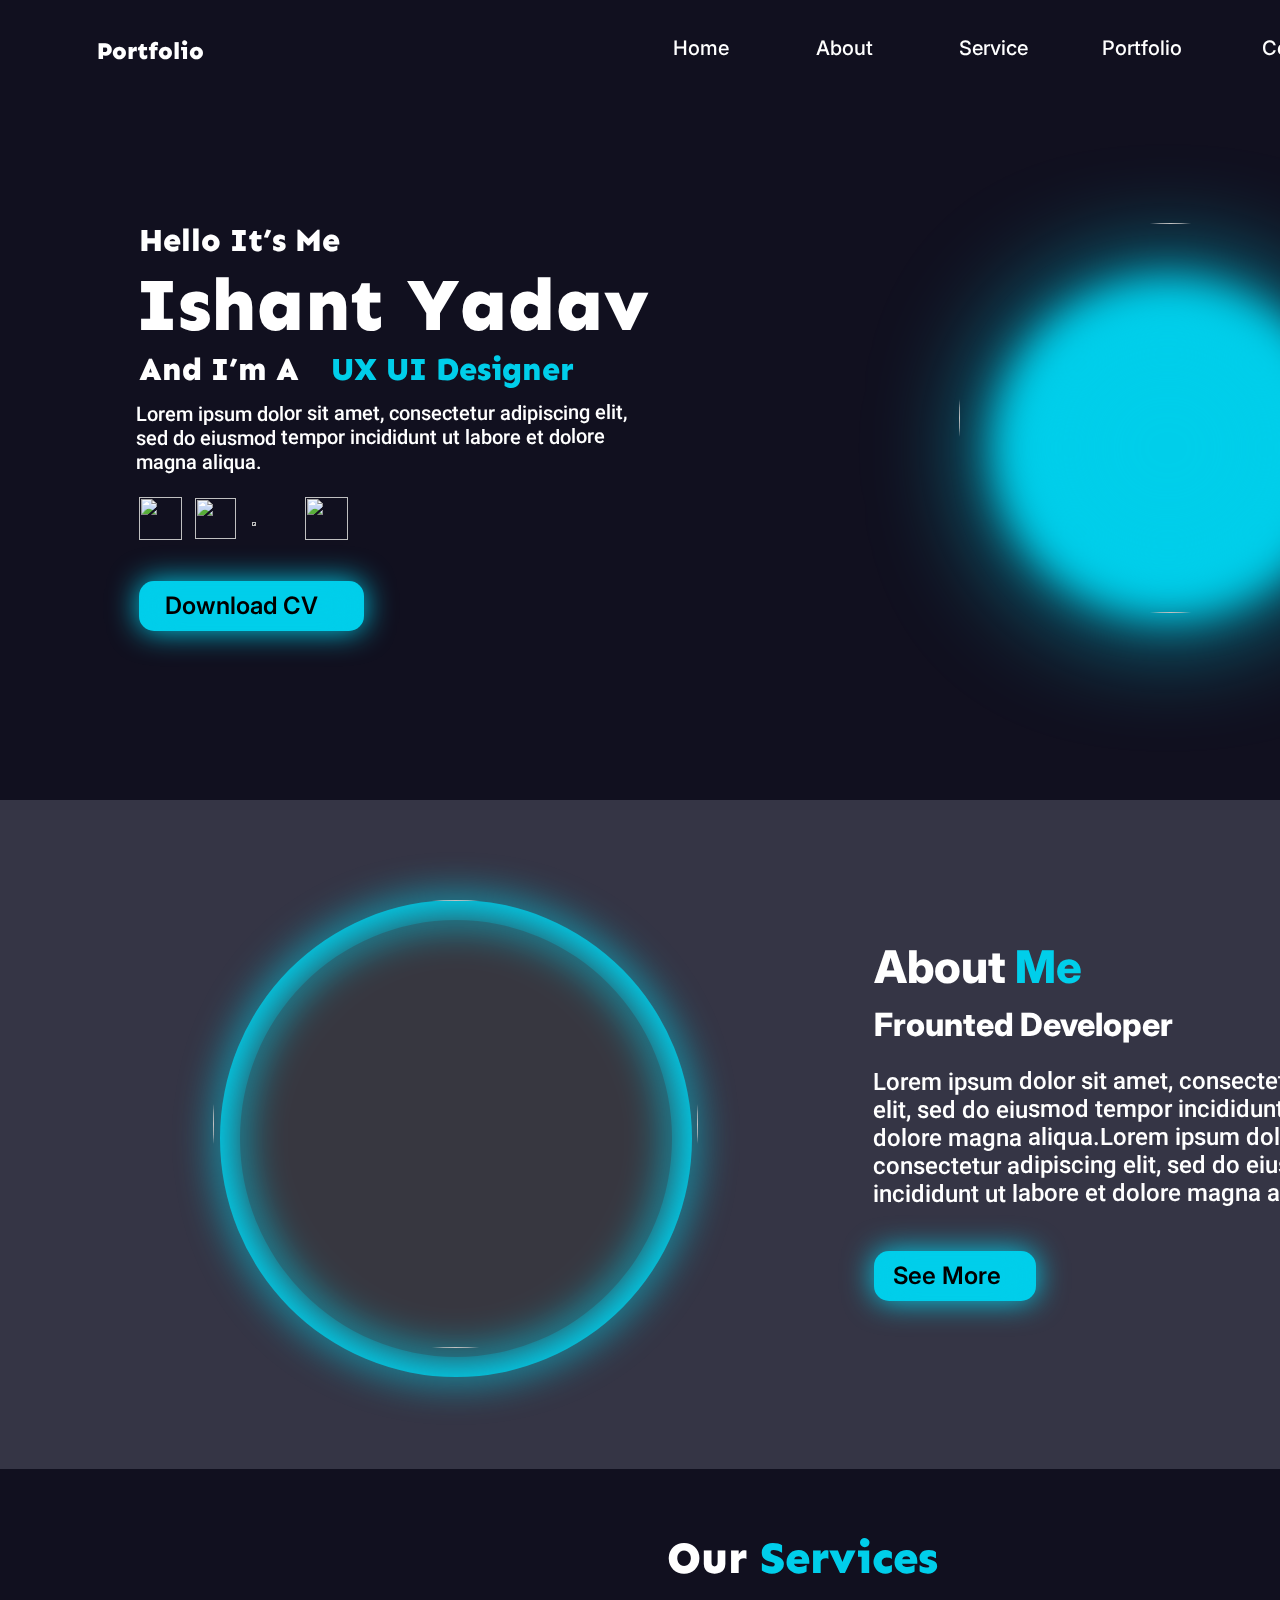
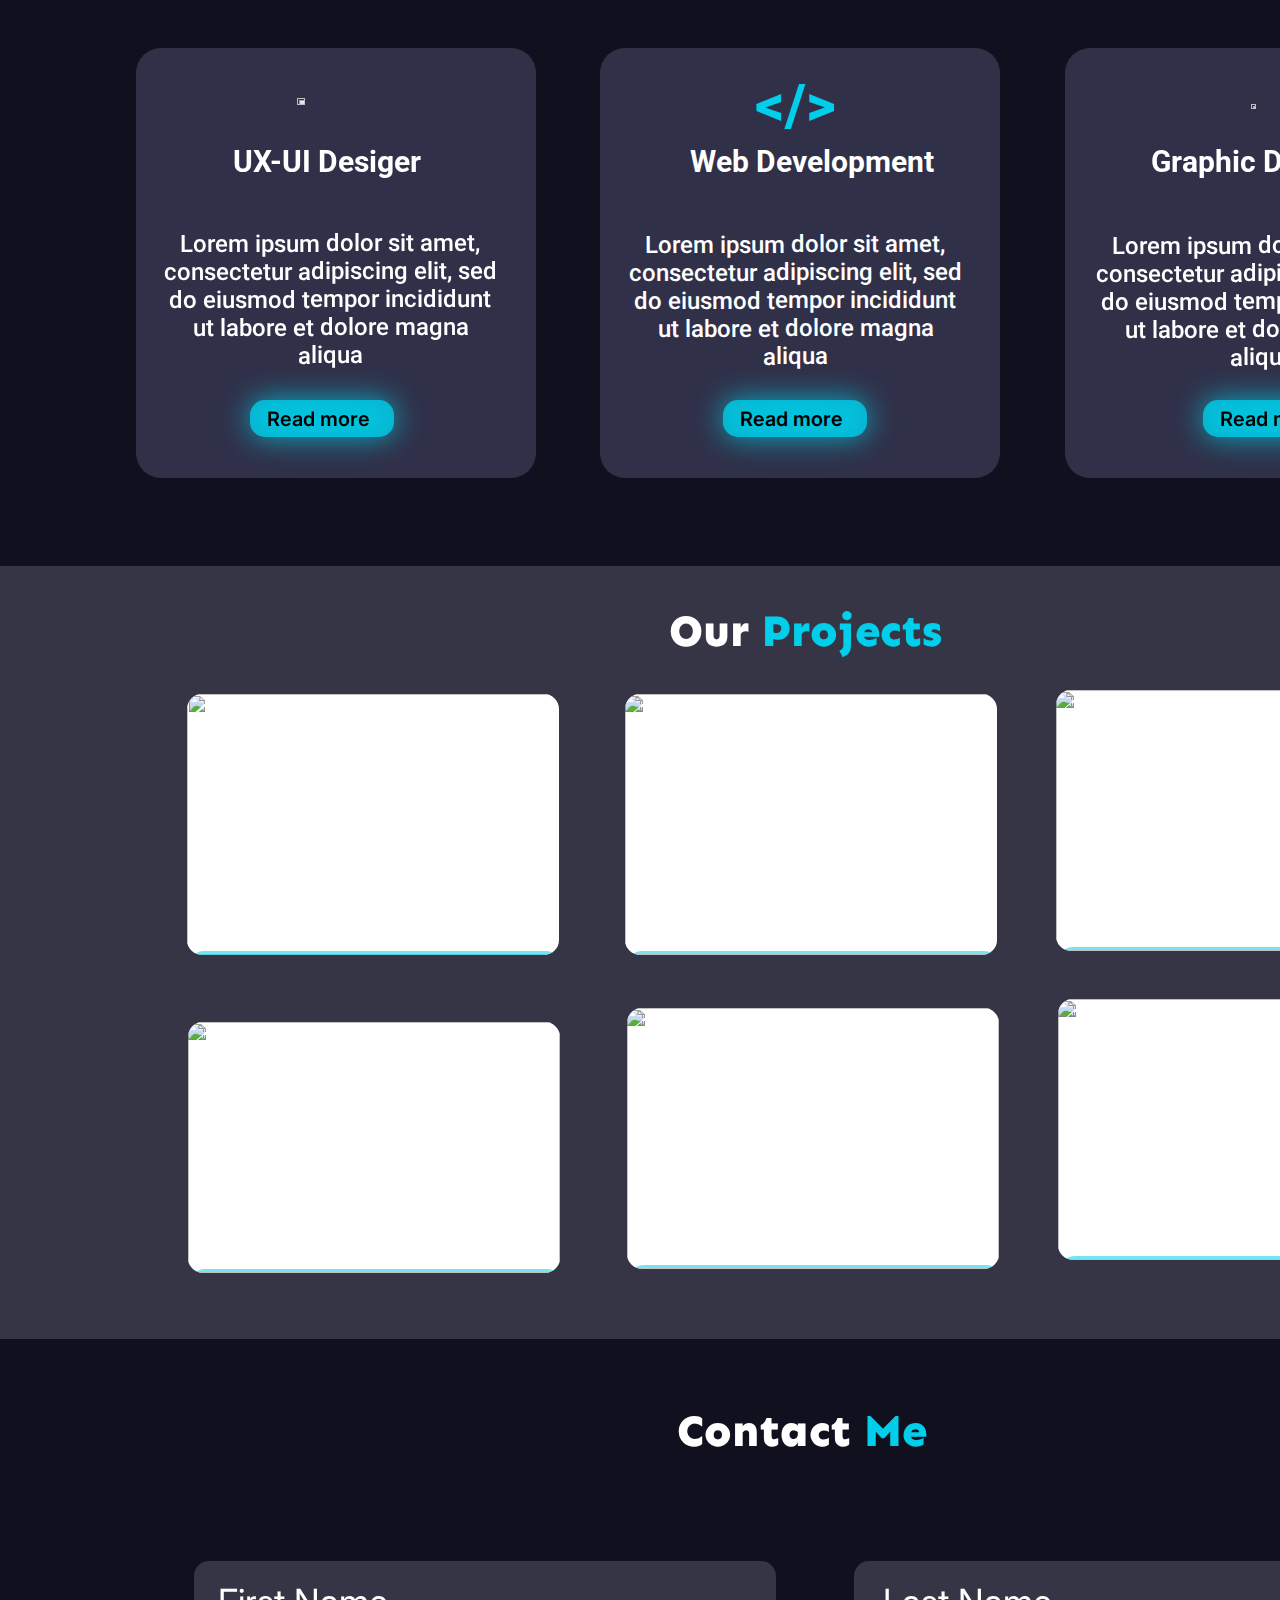
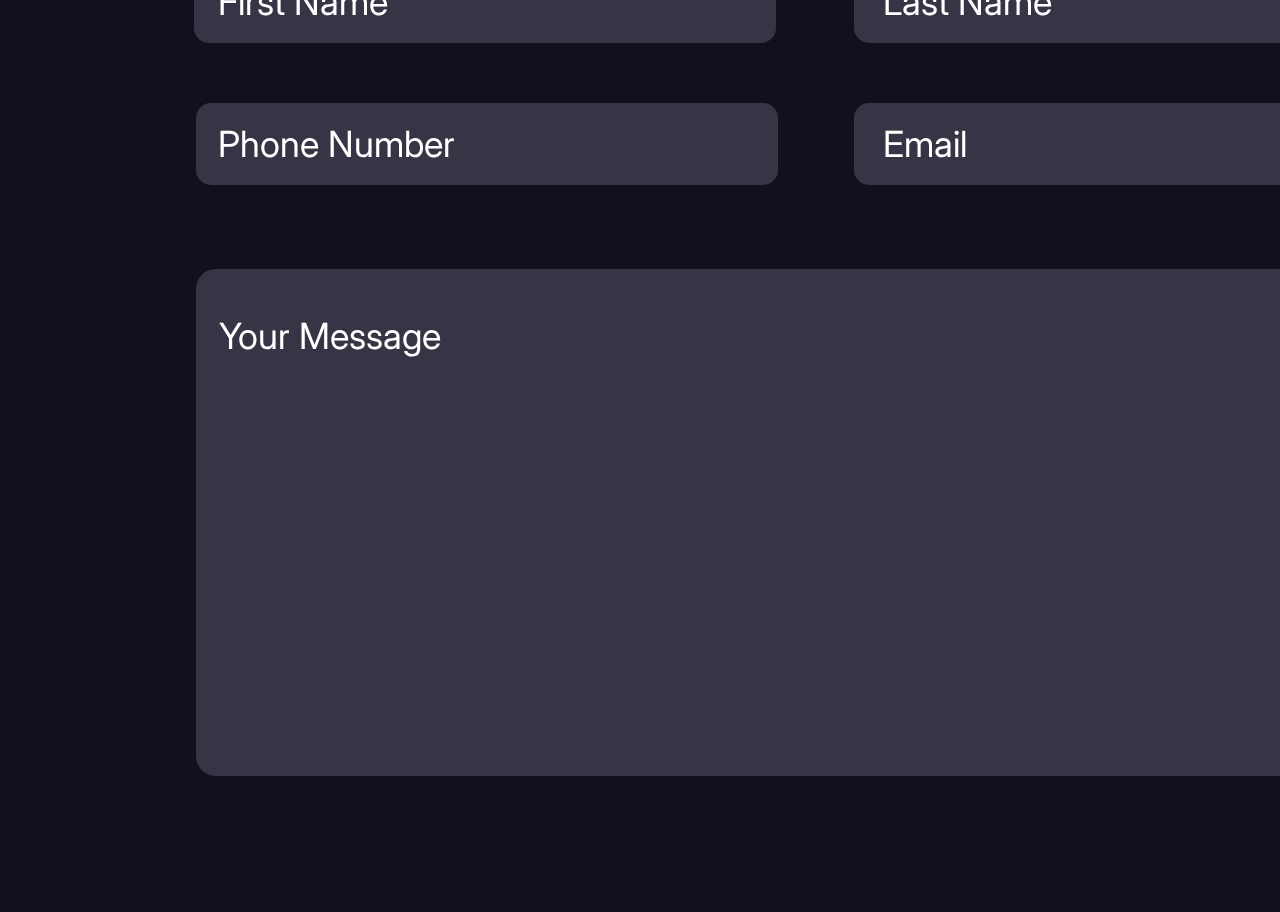
==== index.html @ 986165d0 "Add files via upload" ====
<!DOCTYPE html>
<html>
  <head>
    <meta charset="utf-8" />
    <meta name="viewport" content="initial-scale=1, width=device-width" />

    <link rel="stylesheet" href="./global.css" />
    <link rel="stylesheet" href="./index.css" />
    <link
      rel="stylesheet"
      href="https://fonts.googleapis.com/css2?family=Sen:wght@800&display=swap"
    />
    <link
      rel="stylesheet"
      href="https://fonts.googleapis.com/css2?family=Inter:wght@400;500;600;800&display=swap"
    />
    <link
      rel="stylesheet"
      href="https://fonts.googleapis.com/css2?family=Roboto:wght@500;700;800&display=swap"
    />
  </head>
  <body>
    <div class="desktop-1">
      <div class="portfolio">Portfolio</div>
      <div class="home" id="homeContainer">
        <div class="home1">Home</div>
      </div>
      <div class="service" id="serviceContainer">
        <div class="home1">Service</div>
      </div>
      <div class="about" id="aboutContainer">
        <div class="home1">About</div>
      </div>
      <div class="portfolio1" id="portfolioContainer">
        <div class="home1">Portfolio</div>
      </div>
      <div class="contact" id="contactContainer">
        <div class="home1">Contact</div>
      </div>
      <div class="about-me" data-scroll-to="aboutMe"></div>
      <div class="desktop-1-child"></div>
      <div class="desktop-1-item"></div>
      <img class="desktop-1-inner" alt="" src="./public/ellipse-5@2x.png" />

      <div class="about-me1">
        <span>About </span>
        <span class="me">Me</span>
        <span> </span>
      </div>
      <div class="frounted-developer">Frounted Developer</div>
      <div class="lorem-ipsum-dolor">
        Lorem ipsum dolor sit amet, consectetur adipiscing elit, sed do eiusmod
        tempor incididunt ut labore et dolore magna aliqua.Lorem ipsum dolor sit
        amet, consectetur adipiscing elit, sed do eiusmod tempor incididunt ut
        labore et dolore magna aliqua.
      </div>
      <div class="component-2">
        <div class="component-2-child"></div>
        <div class="component-2-item"></div>
        <div class="dnd">See More</div>
      </div>
      <div class="our-services">
        <span>Our </span>
        <span class="me">Services</span>
        <span> </span>
      </div>
      <div class="service-section" data-scroll-to="serviceSection"></div>
      <div class="web-devdefault">
        <div class="web-devdefault-child"></div>
        <div class="div">&lt;/&gt;</div>
        <b class="web-development">Web Development</b>
        <div class="lorem-ipsum-dolor1">
          Lorem ipsum dolor sit amet, consectetur adipiscing elit, sed do
          eiusmod tempor incididunt ut labore et dolore magna aliqua
        </div>
        <div class="component-3">
          <div class="component-3-child"></div>
          <div class="component-3-item"></div>
          <div class="dnd1">Read more</div>
        </div>
      </div>
      <div class="ux-desgindefault">
        <div class="web-devdefault-child"></div>
        <img class="icons" alt="" src="./public/icons.svg" />

        <b class="ux-ui-desiger">UX-UI Desiger </b>
        <div class="lorem-ipsum-dolor2">
          Lorem ipsum dolor sit amet, consectetur adipiscing elit, sed do
          eiusmod tempor incididunt ut labore et dolore magna aliqua
        </div>
        <div class="component-5">
          <div class="component-3-child"></div>
          <div class="component-3-item"></div>
          <div class="dnd1">Read more</div>
        </div>
      </div>
      <div class="rectangle-div" data-scroll-to="rectangle1"></div>
      <div class="our-projects">
        <span>Our </span>
        <span class="me">Projects</span>
      </div>
      <div class="image-1-parent">
        <img class="image-1-icon" alt="" src="./public/image-1@2x.png" />

        <div class="instance-child"></div>
        <div class="lorem-ipsum-dolor3">
          Lorem ipsum dolor sit amet, consectetur adipiscing elit, sed do
          eiusmod tempor incididunt ut labore et dolore magna aliqua
        </div>
        <div class="web-development1">Web Development</div>
        <div class="instance-item"></div>
        <img class="instance-inner" alt="" src="./public/arrow-1.svg" />
      </div>
      <img class="group-icon" alt="" src="./public/group.svg" />

      <div class="home2">
        <div class="property-1variant2">
          <div class="home3">Home</div>
        </div>
      </div>
      <div class="graphic-desdefault">
        <div class="web-devdefault-child"></div>
        <img
          class="layer-x0020-1-icon"
          alt=""
          src="./public/layer-x0020-1.svg"
        />

        <b class="graphic-designing">Graphic Designing</b>
        <div class="lorem-ipsum-dolor4">
          Lorem ipsum dolor sit amet, consectetur adipiscing elit, sed do
          eiusmod tempor incididunt ut labore et dolore magna aliqua
        </div>
        <div class="component-4">
          <div class="component-3-child"></div>
          <div class="component-3-item"></div>
          <div class="dnd1">Read more</div>
        </div>
      </div>
      <div class="image-1-group">
        <img class="image-1-icon" alt="" src="./public/image-1@2x.png" />

        <div class="instance-child"></div>
        <div class="lorem-ipsum-dolor3">
          Lorem ipsum dolor sit amet, consectetur adipiscing elit, sed do
          eiusmod tempor incididunt ut labore et dolore magna aliqua
        </div>
        <div class="web-development1">Web Development</div>
        <div class="instance-item"></div>
        <img class="instance-inner" alt="" src="./public/arrow-1.svg" />

        <img
          class="unsplash-8qeb0fte9vw-1-icon"
          alt=""
          src="./public/unsplash-8qeb0fte9vw-1@2x.png"
        />
      </div>
      <div class="image-1-container">
        <img class="image-1-icon" alt="" src="./public/image-1@2x.png" />

        <div class="instance-child"></div>
        <div class="lorem-ipsum-dolor3">
          Lorem ipsum dolor sit amet, consectetur adipiscing elit, sed do
          eiusmod tempor incididunt ut labore et dolore magna aliqua
        </div>
        <div class="web-development1">Web Development</div>
        <div class="instance-item"></div>
        <img class="instance-inner" alt="" src="./public/arrow-1.svg" />

        <img
          class="unsplash-8qeb0fte9vw-1-icon"
          alt=""
          src="./public/unsplash--fx34keqiew-1@2x.png"
        />
      </div>
      <div class="unsplash-6sal6aq4owi-2-parent">
        <img
          class="unsplash-6sal6aq4owi-2-icon"
          alt=""
          src="./public/unsplash-6sal6aq4owi-2@2x.png"
        />

        <div class="instance-child5"></div>
        <div class="lorem-ipsum-dolor7">
          Lorem ipsum dolor sit amet, consectetur adipiscing elit, sed do
          eiusmod tempor incididunt ut labore et dolore magna aliqua
        </div>
        <div class="web-development4">Web Development</div>
        <div class="instance-child6"></div>
        <img class="instance-child7" alt="" src="./public/arrow-11.svg" />

        <img
          class="unsplash-6sal6aq4owi-1-icon"
          alt=""
          src="./public/unsplash-6sal6aq4owi-2@2x.png"
        />
      </div>
      <div class="frame-div">
        <img class="image-1-icon" alt="" src="./public/image-1@2x.png" />

        <div class="instance-child"></div>
        <div class="lorem-ipsum-dolor3">
          Lorem ipsum dolor sit amet, consectetur adipiscing elit, sed do
          eiusmod tempor incididunt ut labore et dolore magna aliqua
        </div>
        <div class="web-development1">Web Development</div>
        <div class="instance-item"></div>
        <img class="instance-inner" alt="" src="./public/arrow-1.svg" />

        <img
          class="unsplash-lj9ky8pih3e-1-icon"
          alt=""
          src="./public/unsplash-lj9ky8pih3e-1@2x.png"
        />
      </div>
      <div class="image-1-parent1">
        <img class="image-1-icon" alt="" src="./public/image-1@2x.png" />

        <div class="instance-child"></div>
        <div class="lorem-ipsum-dolor3">
          Lorem ipsum dolor sit amet, consectetur adipiscing elit, sed do
          eiusmod tempor incididunt ut labore et dolore magna aliqua
        </div>
        <div class="web-development1">Web Development</div>
        <div class="instance-item"></div>
        <img class="instance-inner" alt="" src="./public/arrow-1.svg" />

        <img
          class="unsplash-lj9ky8pih3e-1-icon"
          alt=""
          src="./public/unsplash-ikuygcfmfw4-2@2x.png"
        />
      </div>
      <div class="desktop-1-child1" data-scroll-to="rectangle"></div>
      <div class="contact-me">
        <span>Contact </span>
        <span class="me">Me</span>
      </div>
      <div class="desktop-1-child2"></div>
      <div class="desktop-1-child3"></div>
      <div class="desktop-1-child4"></div>
      <div class="desktop-1-child5"></div>
      <div class="desktop-1-child6"></div>
      <div class="email">Email</div>
      <div class="first-name">First Name</div>
      <div class="your-message">Your Message</div>
      <div class="last-name">Last Name</div>
      <div class="phone-number">Phone Number</div>
      <div class="hello-its-me-parent" data-scroll-to="frameContainer">
        <div class="hello-its-me">Hello It’s Me</div>
        <div class="and-im-a">And I’m A</div>
        <div class="ishant-yadav">Ishant Yadav</div>
        <div class="lorem-ipsum-dolor10">
          Lorem ipsum dolor sit amet, consectetur adipiscing elit, sed do
          eiusmod tempor incididunt ut labore et dolore magna aliqua.
        </div>
        <div class="component-1">
          <div class="component-2-child"></div>
          <div class="component-2-item"></div>
          <div class="dnd4">Download CV</div>
        </div>
        <div class="frame-child"></div>
        <div class="frame-item"></div>
        <img class="frame-inner" alt="" src="./public/ellipse-2@2x.png" />

        <div class="frnt">
          <div class="ux-ui-designer">UX UI Designer</div>
        </div>
        <img class="frame-icon" alt="" src="./public/frame.svg" />

        <img class="frame-icon1" alt="" src="./public/frame1.svg" />

        <img class="vector-icon" alt="" src="./public/vector.svg" />

        <img class="frame-icon2" alt="" src="./public/frame2.svg" />
      </div>
    </div>

    <script>
      var homeContainer = document.getElementById("homeContainer");
      if (homeContainer) {
        homeContainer.addEventListener("click", function () {
          var anchor = document.querySelector("[data-scroll-to='frameContainer']");
          if (anchor) {
            anchor.scrollIntoView({ block: "start", behavior: "smooth" });
          }
        });
      }
      
      var serviceContainer = document.getElementById("serviceContainer");
      if (serviceContainer) {
        serviceContainer.addEventListener("click", function () {
          var anchor = document.querySelector("[data-scroll-to='serviceSection']");
          if (anchor) {
            anchor.scrollIntoView({ block: "start", behavior: "smooth" });
          }
        });
      }
      
      var aboutContainer = document.getElementById("aboutContainer");
      if (aboutContainer) {
        aboutContainer.addEventListener("click", function () {
          var anchor = document.querySelector("[data-scroll-to='aboutMe']");
          if (anchor) {
            anchor.scrollIntoView({ block: "start", behavior: "smooth" });
          }
        });
      }
      
      var portfolioContainer = document.getElementById("portfolioContainer");
      if (portfolioContainer) {
        portfolioContainer.addEventListener("click", function () {
          var anchor = document.querySelector("[data-scroll-to='rectangle1']");
          if (anchor) {
            anchor.scrollIntoView({ block: "start", behavior: "smooth" });
          }
        });
      }
      
      var contactContainer = document.getElementById("contactContainer");
      if (contactContainer) {
        contactContainer.addEventListener("click", function () {
          var anchor = document.querySelector("[data-scroll-to='rectangle']");
          if (anchor) {
            anchor.scrollIntoView({ block: "start", behavior: "smooth" });
          }
        });
      }
      </script>
  </body>
</html>
---- global.css ----
body {
  margin: 0;
  line-height: normal;
}

:root {
  /* fonts */
  --font-sen: Sen;
  --font-inter: Inter;
  --font-roboto: Roboto;

  /* font sizes */
  --font-size-13xl: 32px;
  --font-size-5xl: 24px;
  --font-size-xl: 20px;
  --font-size-17xl: 36px;
  --font-size-26xl: 45px;
  --font-size-11xl: 30px;

  /* Colors */
  --color-gray-100: #fdffff;
  --color-gray-200: #11101f;
  --color-darkturquoise-100: #00ceea;
  --color-darkturquoise-200: rgba(0, 206, 234, 0.8);
  --color-black: #000;
  --color-white: #fff;
  --color-darkslategray-100: #373740;
  --color-darkslategray-200: #353545;
  --color-darkslategray-300: #303049;
  --color-snow: #fcf7f7;

  /* Border radiuses */
  --br-mini: 15px;
  --br-6xl: 25px;
}
---- index.css ----
.portfolio {
  position: absolute;
  top: 36px;
  left: 97px;
  font-weight: 800;
  font-family: var(--font-sen);
}
.home1 {
  position: absolute;
  height: 100%;
  width: 100%;
  top: 0;
  left: 0;
  font-weight: 500;
  display: inline-block;
}
.about,
.contact,
.home,
.portfolio1,
.service {
  position: absolute;
  top: 36px;
  left: 673px;
  width: 78px;
  height: 29px;
  cursor: pointer;
  font-size: var(--font-size-xl);
}
.about,
.contact,
.portfolio1,
.service {
  left: 959px;
}
.about,
.contact,
.portfolio1 {
  left: 816px;
}
.contact,
.portfolio1 {
  left: 1102px;
  width: 95px;
}
.contact {
  left: 1262px;
  width: 78px;
}
.about-me {
  position: absolute;
  top: 800px;
  left: 0;
  background-color: var(--color-darkslategray-200);
  width: 1626px;
  height: 669px;
}
.desktop-1-child {
  left: 220px;
  background-color: var(--color-darkslategray-100);
  border: 20px solid var(--color-darkturquoise-100);
  box-sizing: border-box;
  width: 472px;
  height: 477px;
}
.desktop-1-child,
.desktop-1-inner,
.desktop-1-item {
  position: absolute;
  top: 900px;
  border-radius: 50%;
}
.desktop-1-item {
  left: 220px;
  filter: blur(20px);
  background-color: var(--color-darkslategray-100);
  border: 20px solid var(--color-darkturquoise-100);
  box-sizing: border-box;
  width: 472px;
  height: 477px;
}
.desktop-1-inner {
  left: 213px;
  width: 485px;
  height: 448px;
  object-fit: cover;
}
.me {
  color: var(--color-darkturquoise-100);
}
.about-me1,
.frounted-developer {
  position: absolute;
  top: 939px;
  left: 874px;
  font-size: var(--font-size-26xl);
  font-weight: 800;
  display: inline-block;
  width: 370px;
  height: 64px;
}
.frounted-developer {
  top: 1005px;
  font-size: var(--font-size-13xl);
  width: 500px;
  height: 51px;
}
.lorem-ipsum-dolor {
  position: absolute;
  top: 1067.8px;
  left: 873px;
  font-weight: 500;
  font-family: var(--font-roboto);
  display: inline-block;
  width: 576.1px;
  height: 167.1px;
  transform: rotate(-0.2deg);
  transform-origin: 0 0;
}
.component-2-child,
.component-2-item {
  position: absolute;
  height: 100%;
  width: 100%;
  top: 0;
  right: 0;
  bottom: 0;
  left: 0;
  border-radius: var(--br-mini);
  background-color: var(--color-darkturquoise-100);
}
.component-2-item {
  filter: blur(15px);
}
.dnd {
  position: absolute;
  height: 60%;
  width: 72.9%;
  top: 20%;
  left: 11.54%;
  font-weight: 600;
  display: inline-block;
}
.component-2 {
  position: absolute;
  top: 1251px;
  left: 874px;
  width: 162px;
  height: 50px;
  color: var(--color-black);
}
.our-services {
  position: absolute;
  top: 1531px;
  left: 667px;
  font-size: var(--font-size-26xl);
  font-weight: 800;
  font-family: var(--font-sen);
  display: inline-block;
  width: 293px;
  height: 81px;
}
.service-section {
  position: absolute;
  top: 1474px;
  left: 0;
  background-color: var(--color-black);
  width: 1626px;
  height: 738px;
  mix-blend-mode: screen;
}
.web-devdefault-child {
  position: absolute;
  height: 100%;
  width: 100%;
  top: 0;
  right: 0;
  bottom: 0;
  left: 0;
  border-radius: var(--br-6xl);
  background-color: var(--color-darkslategray-300);
}
.div {
  position: absolute;
  top: 5.35%;
  left: 38.75%;
  font-weight: 800;
  color: var(--color-darkturquoise-100);
}
.web-development {
  position: absolute;
  top: 22.33%;
  left: 22.5%;
  font-size: var(--font-size-11xl);
}
.lorem-ipsum-dolor1 {
  position: absolute;
  height: 38.86%;
  width: 83.58%;
  top: 42.53%;
  left: 7%;
  font-size: var(--font-size-5xl);
  font-weight: 500;
  text-align: center;
  display: inline-block;
  transform: rotate(-0.2deg);
  transform-origin: 0 0;
}
.component-3-child,
.component-3-item {
  position: absolute;
  height: 100%;
  width: 100%;
  top: 0;
  right: 0;
  bottom: 0;
  left: 0;
  border-radius: var(--br-mini);
  background-color: var(--color-darkturquoise-200);
}
.component-3-item {
  filter: blur(15px);
}
.dnd1 {
  position: absolute;
  height: 60%;
  width: 72.92%;
  top: 20%;
  left: 11.53%;
  font-weight: 600;
  display: inline-block;
}
.component-3 {
  position: absolute;
  height: 8.6%;
  width: 36%;
  top: 81.86%;
  right: 33.25%;
  bottom: 9.53%;
  left: 30.75%;
  font-size: var(--font-size-xl);
  color: var(--color-black);
  font-family: var(--font-inter);
}
.web-devdefault {
  position: absolute;
  top: 1648px;
  left: 600px;
  width: 400px;
  height: 430px;
  font-size: 58px;
  font-family: var(--font-roboto);
}
.icons {
  position: absolute;
  height: 13.02%;
  width: 14%;
  top: 6.74%;
  right: 45.75%;
  bottom: 80.23%;
  left: 40.25%;
  max-width: 100%;
  overflow: hidden;
  max-height: 100%;
}
.ux-ui-desiger {
  position: absolute;
  top: 22.33%;
  left: 24.25%;
}
.lorem-ipsum-dolor2 {
  position: absolute;
  height: 38.86%;
  width: 83.58%;
  top: 42.3%;
  left: 6.75%;
  font-size: var(--font-size-5xl);
  font-weight: 500;
  text-align: center;
  display: inline-block;
  transform: rotate(-0.2deg);
  transform-origin: 0 0;
}
.component-5 {
  position: absolute;
  height: 8.6%;
  width: 36%;
  top: 81.86%;
  right: 35.5%;
  bottom: 9.53%;
  left: 28.5%;
  font-size: var(--font-size-xl);
  color: var(--color-black);
  font-family: var(--font-inter);
}
.ux-desgindefault {
  position: absolute;
  top: 1648px;
  left: 136px;
  width: 400px;
  height: 430px;
  font-size: var(--font-size-11xl);
  font-family: var(--font-roboto);
}
.rectangle-div {
  position: absolute;
  top: 2166px;
  left: -1px;
  background-color: var(--color-darkslategray-200);
  width: 1627px;
  height: 781px;
}
.our-projects {
  position: absolute;
  top: 2204px;
  left: 669px;
  font-size: var(--font-size-26xl);
  font-weight: 800;
  font-family: var(--font-sen);
}
.image-1-icon,
.instance-child {
  position: absolute;
  border-radius: var(--br-mini);
}
.image-1-icon {
  top: 0;
  left: 0;
  width: 374px;
  height: 261px;
  object-fit: cover;
}
.instance-child {
  height: 100%;
  width: 100%;
  top: 98.47%;
  right: -0.54%;
  bottom: -98.47%;
  left: 0.54%;
  background: linear-gradient(
    180deg,
    #05c1db,
    #14d4ee 0.01%,
    #4aaebd 45.9%,
    #56a6b1 56.4%,
    rgba(137, 130, 130, 0.74)
  );
  opacity: 0.6;
}
.lorem-ipsum-dolor3,
.web-development1 {
  position: absolute;
  display: inline-block;
  opacity: 0.6;
}
.lorem-ipsum-dolor3 {
  height: 64.02%;
  width: 88.92%;
  top: 119.89%;
  left: 6.13%;
  font-weight: 500;
  transform: rotate(-0.2deg);
  transform-origin: 0 0;
}
.web-development1 {
  width: 52.12%;
  top: 104.98%;
  left: 22.61%;
  font-weight: 800;
  color: var(--color-snow);
}
.instance-item {
  position: absolute;
  height: 18.39%;
  width: 14.89%;
  top: 176.25%;
  right: 42.02%;
  bottom: -94.64%;
  left: 43.09%;
  border-radius: 50%;
  background-color: var(--color-gray-100);
}
.instance-inner {
  position: absolute;
  height: 11.11%;
  top: 180.46%;
  bottom: -91.57%;
  left: 50.54%;
  max-height: 100%;
  width: 0;
  object-fit: contain;
}
.group-icon,
.image-1-parent {
  position: absolute;
  overflow: hidden;
}
.image-1-parent {
  top: 2294px;
  left: 187px;
  border-radius: var(--br-mini);
  background-color: var(--color-white);
  width: 372px;
  height: 261px;
  text-align: center;
  font-family: var(--font-roboto);
}
.group-icon {
  height: 2.78%;
  width: 4.59%;
  top: 38.92%;
  right: -65.84%;
  bottom: 58.3%;
  left: 161.25%;
  max-width: 100%;
  max-height: 100%;
}
.home3,
.property-1variant2 {
  position: absolute;
  width: 78px;
}
.home3 {
  height: 100%;
  top: 0;
  left: calc(50% - 39px);
  font-weight: 500;
  display: inline-block;
}
.property-1variant2 {
  top: 69px;
  left: 20px;
  height: 29px;
}
.home2,
.layer-x0020-1-icon {
  position: absolute;
  overflow: hidden;
}
.home2 {
  top: -1677px;
  left: 710px;
  border-radius: 5px;
  border: 1px dashed #9747ff;
  box-sizing: border-box;
  width: 118px;
  height: 118px;
  font-size: var(--font-size-xl);
  color: #27e4f0;
}
.layer-x0020-1-icon {
  height: 11%;
  width: 11.25%;
  top: 7.67%;
  right: 42.25%;
  bottom: 81.33%;
  left: 46.5%;
  max-width: 100%;
  max-height: 100%;
}
.graphic-designing {
  position: absolute;
  top: 22.33%;
  left: 21.5%;
}
.lorem-ipsum-dolor4 {
  position: absolute;
  height: 38.86%;
  width: 83.58%;
  top: 42.77%;
  left: 7.5%;
  font-size: var(--font-size-5xl);
  font-weight: 500;
  text-align: center;
  display: inline-block;
  transform: rotate(-0.2deg);
  transform-origin: 0 0;
}
.component-4 {
  position: absolute;
  height: 8.6%;
  width: 36%;
  top: 81.86%;
  right: 29.5%;
  bottom: 9.53%;
  left: 34.5%;
  font-size: var(--font-size-xl);
  color: var(--color-black);
  font-family: var(--font-inter);
}
.graphic-desdefault {
  position: absolute;
  top: 1648px;
  left: 1065px;
  width: 400px;
  height: 430px;
  font-size: var(--font-size-11xl);
  font-family: var(--font-roboto);
}
.unsplash-8qeb0fte9vw-1-icon {
  position: absolute;
  top: 0;
  left: -2px;
  width: 376px;
  height: 261px;
  object-fit: cover;
}
.image-1-container,
.image-1-group {
  position: absolute;
  top: 2294px;
  left: 625px;
  border-radius: var(--br-mini);
  background-color: var(--color-white);
  width: 372px;
  height: 261px;
  overflow: hidden;
  text-align: center;
  font-family: var(--font-roboto);
}
.image-1-container {
  top: 2290px;
  left: 1056px;
}
.unsplash-6sal6aq4owi-2-icon {
  position: absolute;
  top: 0;
  left: 0;
  width: 374px;
  height: 251px;
  object-fit: cover;
}
.instance-child5 {
  position: absolute;
  height: 100%;
  width: 100%;
  top: 98.49%;
  right: -0.54%;
  bottom: -98.49%;
  left: 0.54%;
  border-radius: var(--br-mini);
  background: linear-gradient(
    180deg,
    #05c1db,
    #14d4ee 0.01%,
    #4aaebd 45.9%,
    #56a6b1 56.4%,
    rgba(137, 130, 130, 0.74)
  );
  opacity: 0.6;
}
.lorem-ipsum-dolor7,
.web-development4 {
  position: absolute;
  display: inline-block;
  opacity: 0.6;
}
.lorem-ipsum-dolor7 {
  height: 64.02%;
  width: 88.92%;
  top: 119.88%;
  left: 6.13%;
  font-weight: 500;
  transform: rotate(-0.2deg);
  transform-origin: 0 0;
}
.web-development4 {
  height: 21.47%;
  width: 52.12%;
  top: 104.98%;
  left: 22.61%;
  font-weight: 800;
  color: var(--color-snow);
}
.instance-child6 {
  position: absolute;
  height: 18.41%;
  width: 14.89%;
  top: 176.25%;
  right: 42.02%;
  bottom: -94.66%;
  left: 43.09%;
  border-radius: 50%;
  background-color: var(--color-gray-100);
}
.instance-child7 {
  position: absolute;
  height: 11.12%;
  top: 180.48%;
  bottom: -91.59%;
  left: 50.54%;
  max-height: 100%;
  width: 0;
  object-fit: contain;
}
.unsplash-6sal6aq4owi-1-icon {
  position: absolute;
  top: 0;
  left: -2px;
  width: 374px;
  height: 251px;
  object-fit: cover;
}
.unsplash-6sal6aq4owi-2-parent {
  position: absolute;
  top: 2622px;
  left: 188px;
  border-radius: var(--br-mini);
  background-color: var(--color-white);
  width: 372px;
  height: 251px;
  overflow: hidden;
  text-align: center;
  font-family: var(--font-roboto);
}
.unsplash-lj9ky8pih3e-1-icon {
  position: absolute;
  top: 0;
  left: -2px;
  width: 374px;
  height: 261px;
  object-fit: cover;
}
.frame-div,
.image-1-parent1 {
  position: absolute;
  top: 2608px;
  left: 627px;
  border-radius: var(--br-mini);
  background-color: var(--color-white);
  width: 372px;
  height: 261px;
  overflow: hidden;
  text-align: center;
  font-family: var(--font-roboto);
}
.image-1-parent1 {
  top: 2599px;
  left: 1058px;
}
.desktop-1-child1 {
  position: absolute;
  top: 2939px;
  left: 0;
  background-color: var(--color-gray-200);
  width: 1624px;
  height: 1164px;
}
.contact-me {
  position: absolute;
  top: 3004px;
  left: 677px;
  font-size: var(--font-size-26xl);
  font-weight: 800;
  font-family: var(--font-sen);
}
.desktop-1-child2 {
  position: absolute;
  top: 3161px;
  left: 194px;
  border-radius: var(--br-mini);
  background-color: var(--color-darkslategray-200);
  width: 582px;
  height: 82px;
}
.desktop-1-child3,
.desktop-1-child4 {
  top: 3303px;
  border-radius: var(--br-mini);
  width: 582px;
  height: 82px;
}
.desktop-1-child3 {
  position: absolute;
  left: 196px;
  background-color: var(--color-darkslategray-200);
}
.desktop-1-child4 {
  left: 854px;
}
.desktop-1-child4,
.desktop-1-child5,
.desktop-1-child6 {
  position: absolute;
  background-color: var(--color-darkslategray-200);
}
.desktop-1-child5 {
  top: 3161px;
  left: 854px;
  border-radius: var(--br-mini);
  width: 582px;
  height: 82px;
}
.desktop-1-child6 {
  top: 3469px;
  left: 196px;
  border-radius: 20px;
  width: 1240px;
  height: 507px;
}
.email {
  position: absolute;
  top: 3322px;
  left: 883px;
  font-size: var(--font-size-17xl);
}
.first-name,
.last-name,
.phone-number,
.your-message {
  position: absolute;
  top: 3180px;
  left: 218px;
  font-size: var(--font-size-17xl);
}
.last-name,
.phone-number,
.your-message {
  top: 3514px;
  left: 219px;
}
.last-name,
.phone-number {
  top: 3180px;
  left: 883px;
}
.phone-number {
  top: 3322px;
  left: 218px;
}
.and-im-a,
.hello-its-me,
.ishant-yadav {
  position: absolute;
  top: 124px;
  left: 97px;
  font-weight: 800;
}
.and-im-a,
.ishant-yadav {
  top: 253px;
}
.ishant-yadav {
  top: 163px;
  left: 94px;
  font-size: 75px;
}
.dnd4,
.lorem-ipsum-dolor10 {
  position: absolute;
  display: inline-block;
}
.lorem-ipsum-dolor10 {
  top: 305px;
  left: 93.8px;
  font-size: var(--font-size-xl);
  font-weight: 500;
  font-family: var(--font-roboto);
  width: 498px;
  height: 103px;
  transform: rotate(-0.2deg);
  transform-origin: 0 0;
}
.dnd4 {
  height: 60%;
  width: 72.89%;
  top: 20%;
  left: 11.56%;
  font-weight: 600;
}
.component-1 {
  position: absolute;
  top: 484px;
  left: 97px;
  width: 225px;
  height: 50px;
  font-size: var(--font-size-5xl);
  color: var(--color-black);
  font-family: var(--font-inter);
}
.frame-child {
  top: 185px;
  left: 955px;
  filter: blur(20px);
  background-color: var(--color-darkturquoise-100);
  width: 342px;
  height: 332px;
}
.frame-child,
.frame-inner,
.frame-item {
  position: absolute;
  border-radius: 50%;
}
.frame-item {
  top: 185px;
  left: 955px;
  filter: blur(60px);
  background-color: var(--color-darkturquoise-100);
  width: 342px;
  height: 332px;
}
.frame-inner {
  top: 126px;
  left: 917px;
  width: 423px;
  height: 390px;
  object-fit: cover;
}
.ux-ui-designer {
  position: absolute;
  top: 0;
  left: 0;
  font-weight: 800;
}
.frnt {
  position: absolute;
  top: 253px;
  width: 1200px;
  left: 289px;
  height: 39px;
  overflow: auto;
  color: var(--color-darkturquoise-100);
}
.frame-icon,
.frame-icon1,
.vector-icon {
  position: absolute;
  top: 400px;
  left: 97px;
  width: 43px;
  height: 43px;
  overflow: hidden;
}
.frame-icon1,
.vector-icon {
  top: 401px;
  left: 153px;
  width: 41px;
  height: 41px;
}
.vector-icon {
  height: 6.1%;
  width: 3.01%;
  top: 56.74%;
  right: 82.49%;
  bottom: 37.16%;
  left: 14.5%;
  max-width: 100%;
  max-height: 100%;
}
.frame-icon2,
.hello-its-me-parent {
  position: absolute;
  top: 400px;
  left: 263px;
  width: 43px;
  height: 43px;
  overflow: hidden;
}
.hello-its-me-parent {
  top: 97px;
  left: 42px;
  width: 1450px;
  height: 703px;
  font-size: var(--font-size-13xl);
  font-family: var(--font-sen);
}
.desktop-1 {
  width: 100%;
  position: relative;
  background-color: var(--color-gray-200);
  height: 4112px;
  overflow: hidden;
  text-align: left;
  font-size: var(--font-size-5xl);
  color: var(--color-white);
  font-family: var(--font-inter);
}
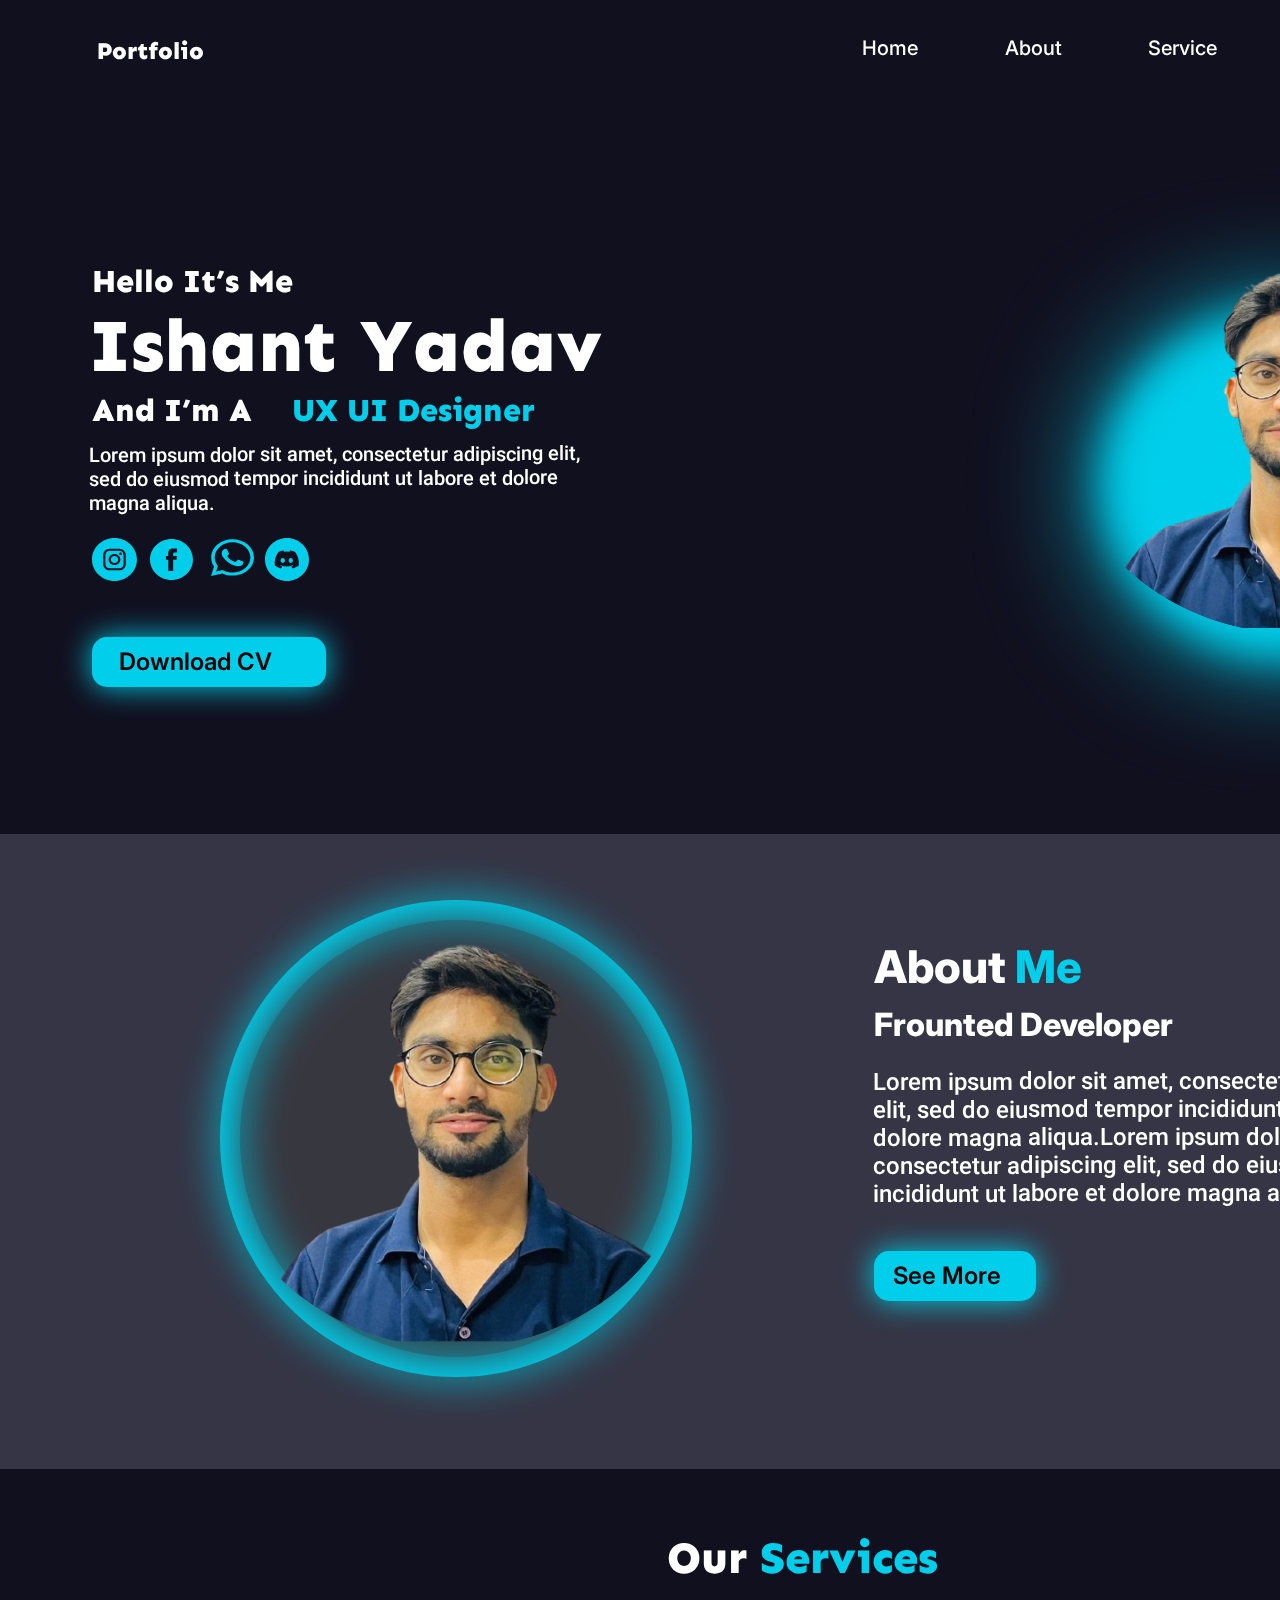
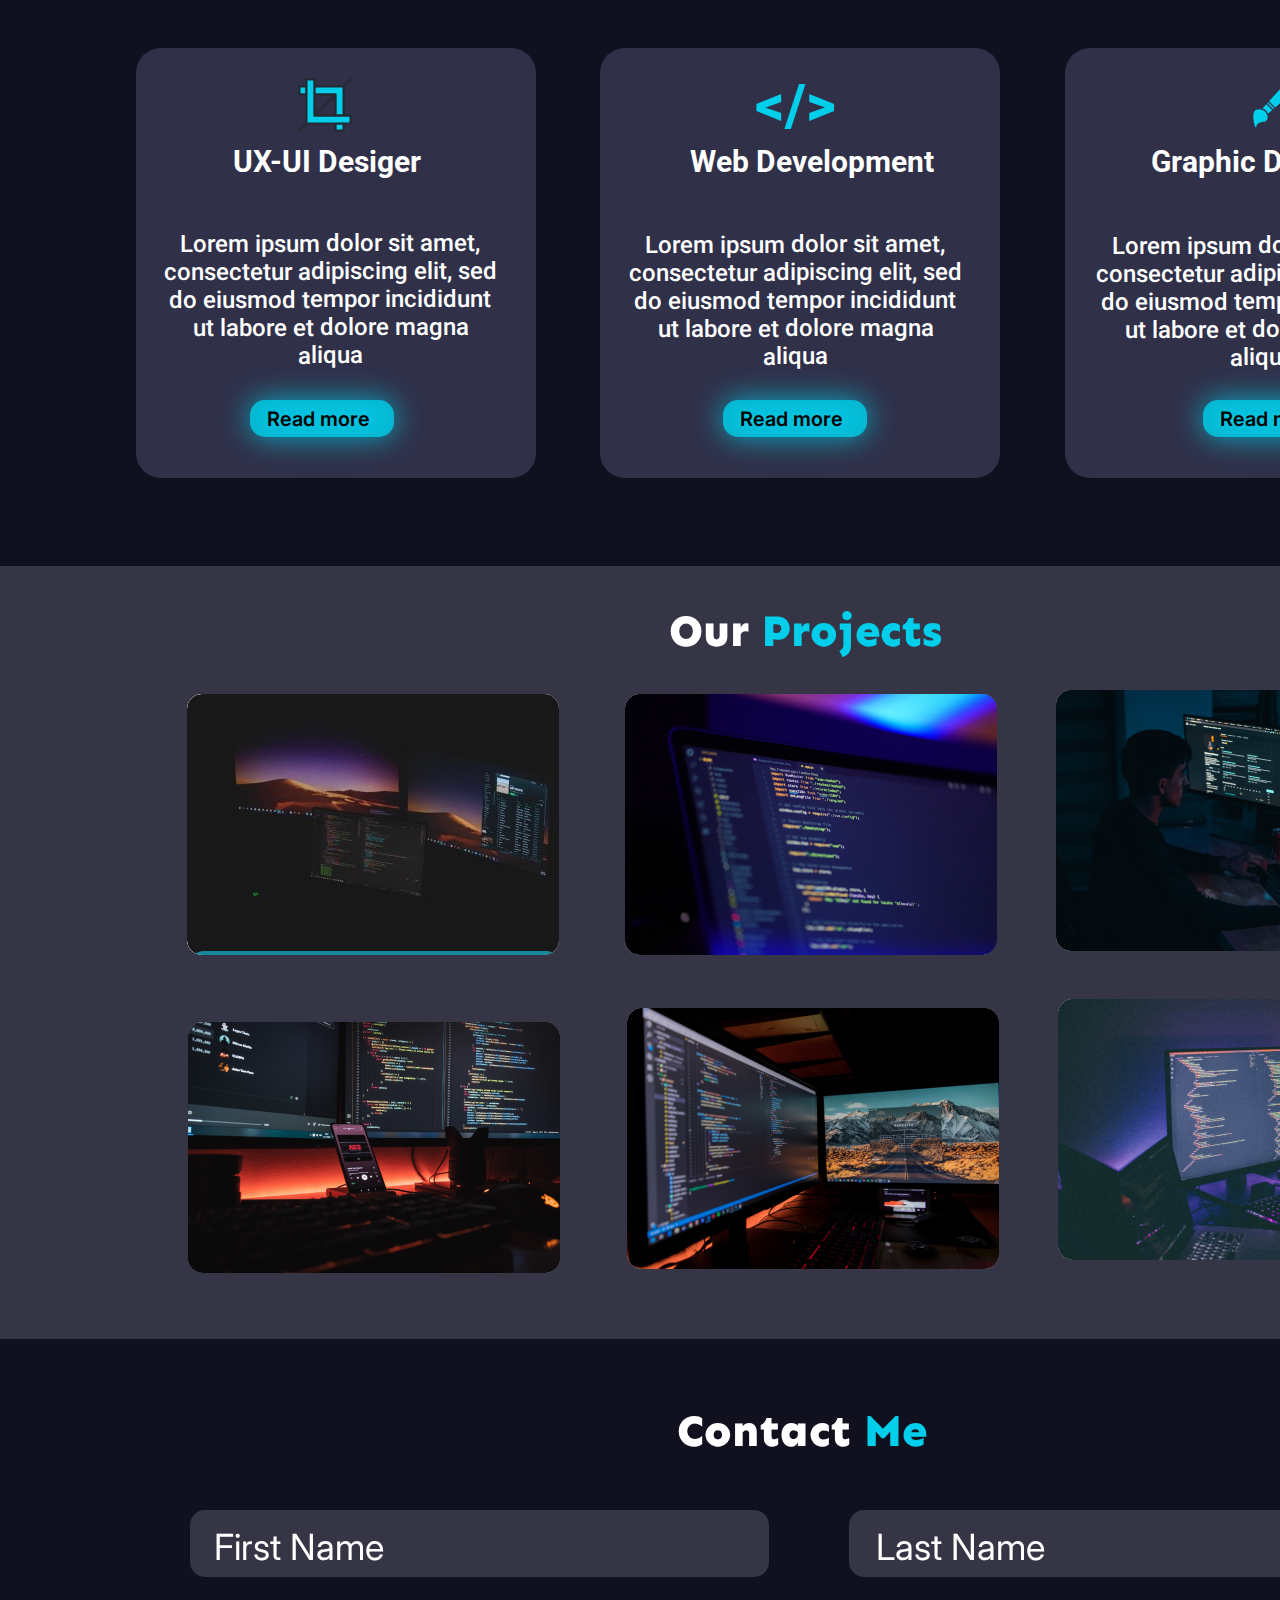
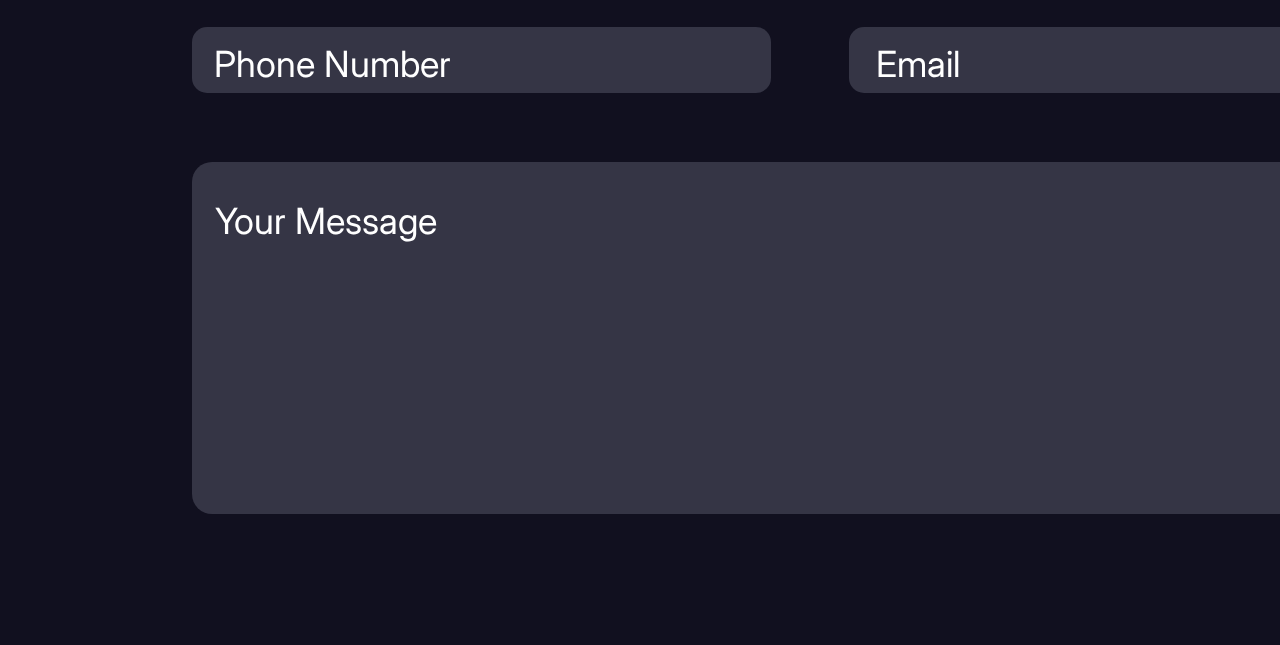
==== commit a31c2fc3: "Updates" ====
--- a/index.html
+++ b/index.html
@@ -1,331 +1 @@
-<!DOCTYPE html>
-<html>
-  <head>
-    <meta charset="utf-8" />
-    <meta name="viewport" content="initial-scale=1, width=device-width" />
-
-    <link rel="stylesheet" href="./global.css" />
-    <link rel="stylesheet" href="./index.css" />
-    <link
-      rel="stylesheet"
-      href="https://fonts.googleapis.com/css2?family=Sen:wght@800&display=swap"
-    />
-    <link
-      rel="stylesheet"
-      href="https://fonts.googleapis.com/css2?family=Inter:wght@400;500;600;800&display=swap"
-    />
-    <link
-      rel="stylesheet"
-      href="https://fonts.googleapis.com/css2?family=Roboto:wght@500;700;800&display=swap"
-    />
-  </head>
-  <body>
-    <div class="desktop-1">
-      <div class="portfolio">Portfolio</div>
-      <div class="home" id="homeContainer">
-        <div class="home1">Home</div>
-      </div>
-      <div class="service" id="serviceContainer">
-        <div class="home1">Service</div>
-      </div>
-      <div class="about" id="aboutContainer">
-        <div class="home1">About</div>
-      </div>
-      <div class="portfolio1" id="portfolioContainer">
-        <div class="home1">Portfolio</div>
-      </div>
-      <div class="contact" id="contactContainer">
-        <div class="home1">Contact</div>
-      </div>
-      <div class="about-me" data-scroll-to="aboutMe"></div>
-      <div class="desktop-1-child"></div>
-      <div class="desktop-1-item"></div>
-      <img class="desktop-1-inner" alt="" src="./public/ellipse-5@2x.png" />
-
-      <div class="about-me1">
-        <span>About </span>
-        <span class="me">Me</span>
-        <span> </span>
-      </div>
-      <div class="frounted-developer">Frounted Developer</div>
-      <div class="lorem-ipsum-dolor">
-        Lorem ipsum dolor sit amet, consectetur adipiscing elit, sed do eiusmod
-        tempor incididunt ut labore et dolore magna aliqua.Lorem ipsum dolor sit
-        amet, consectetur adipiscing elit, sed do eiusmod tempor incididunt ut
-        labore et dolore magna aliqua.
-      </div>
-      <div class="component-2">
-        <div class="component-2-child"></div>
-        <div class="component-2-item"></div>
-        <div class="dnd">See More</div>
-      </div>
-      <div class="our-services">
-        <span>Our </span>
-        <span class="me">Services</span>
-        <span> </span>
-      </div>
-      <div class="service-section" data-scroll-to="serviceSection"></div>
-      <div class="web-devdefault">
-        <div class="web-devdefault-child"></div>
-        <div class="div">&lt;/&gt;</div>
-        <b class="web-development">Web Development</b>
-        <div class="lorem-ipsum-dolor1">
-          Lorem ipsum dolor sit amet, consectetur adipiscing elit, sed do
-          eiusmod tempor incididunt ut labore et dolore magna aliqua
-        </div>
-        <div class="component-3">
-          <div class="component-3-child"></div>
-          <div class="component-3-item"></div>
-          <div class="dnd1">Read more</div>
-        </div>
-      </div>
-      <div class="ux-desgindefault">
-        <div class="web-devdefault-child"></div>
-        <img class="icons" alt="" src="./public/icons.svg" />
-
-        <b class="ux-ui-desiger">UX-UI Desiger </b>
-        <div class="lorem-ipsum-dolor2">
-          Lorem ipsum dolor sit amet, consectetur adipiscing elit, sed do
-          eiusmod tempor incididunt ut labore et dolore magna aliqua
-        </div>
-        <div class="component-5">
-          <div class="component-3-child"></div>
-          <div class="component-3-item"></div>
-          <div class="dnd1">Read more</div>
-        </div>
-      </div>
-      <div class="rectangle-div" data-scroll-to="rectangle1"></div>
-      <div class="our-projects">
-        <span>Our </span>
-        <span class="me">Projects</span>
-      </div>
-      <div class="image-1-parent">
-        <img class="image-1-icon" alt="" src="./public/image-1@2x.png" />
-
-        <div class="instance-child"></div>
-        <div class="lorem-ipsum-dolor3">
-          Lorem ipsum dolor sit amet, consectetur adipiscing elit, sed do
-          eiusmod tempor incididunt ut labore et dolore magna aliqua
-        </div>
-        <div class="web-development1">Web Development</div>
-        <div class="instance-item"></div>
-        <img class="instance-inner" alt="" src="./public/arrow-1.svg" />
-      </div>
-      <img class="group-icon" alt="" src="./public/group.svg" />
-
-      <div class="home2">
-        <div class="property-1variant2">
-          <div class="home3">Home</div>
-        </div>
-      </div>
-      <div class="graphic-desdefault">
-        <div class="web-devdefault-child"></div>
-        <img
-          class="layer-x0020-1-icon"
-          alt=""
-          src="./public/layer-x0020-1.svg"
-        />
-
-        <b class="graphic-designing">Graphic Designing</b>
-        <div class="lorem-ipsum-dolor4">
-          Lorem ipsum dolor sit amet, consectetur adipiscing elit, sed do
-          eiusmod tempor incididunt ut labore et dolore magna aliqua
-        </div>
-        <div class="component-4">
-          <div class="component-3-child"></div>
-          <div class="component-3-item"></div>
-          <div class="dnd1">Read more</div>
-        </div>
-      </div>
-      <div class="image-1-group">
-        <img class="image-1-icon" alt="" src="./public/image-1@2x.png" />
-
-        <div class="instance-child"></div>
-        <div class="lorem-ipsum-dolor3">
-          Lorem ipsum dolor sit amet, consectetur adipiscing elit, sed do
-          eiusmod tempor incididunt ut labore et dolore magna aliqua
-        </div>
-        <div class="web-development1">Web Development</div>
-        <div class="instance-item"></div>
-        <img class="instance-inner" alt="" src="./public/arrow-1.svg" />
-
-        <img
-          class="unsplash-8qeb0fte9vw-1-icon"
-          alt=""
-          src="./public/unsplash-8qeb0fte9vw-1@2x.png"
-        />
-      </div>
-      <div class="image-1-container">
-        <img class="image-1-icon" alt="" src="./public/image-1@2x.png" />
-
-        <div class="instance-child"></div>
-        <div class="lorem-ipsum-dolor3">
-          Lorem ipsum dolor sit amet, consectetur adipiscing elit, sed do
-          eiusmod tempor incididunt ut labore et dolore magna aliqua
-        </div>
-        <div class="web-development1">Web Development</div>
-        <div class="instance-item"></div>
-        <img class="instance-inner" alt="" src="./public/arrow-1.svg" />
-
-        <img
-          class="unsplash-8qeb0fte9vw-1-icon"
-          alt=""
-          src="./public/unsplash--fx34keqiew-1@2x.png"
-        />
-      </div>
-      <div class="unsplash-6sal6aq4owi-2-parent">
-        <img
-          class="unsplash-6sal6aq4owi-2-icon"
-          alt=""
-          src="./public/unsplash-6sal6aq4owi-2@2x.png"
-        />
-
-        <div class="instance-child5"></div>
-        <div class="lorem-ipsum-dolor7">
-          Lorem ipsum dolor sit amet, consectetur adipiscing elit, sed do
-          eiusmod tempor incididunt ut labore et dolore magna aliqua
-        </div>
-        <div class="web-development4">Web Development</div>
-        <div class="instance-child6"></div>
-        <img class="instance-child7" alt="" src="./public/arrow-11.svg" />
-
-        <img
-          class="unsplash-6sal6aq4owi-1-icon"
-          alt=""
-          src="./public/unsplash-6sal6aq4owi-2@2x.png"
-        />
-      </div>
-      <div class="frame-div">
-        <img class="image-1-icon" alt="" src="./public/image-1@2x.png" />
-
-        <div class="instance-child"></div>
-        <div class="lorem-ipsum-dolor3">
-          Lorem ipsum dolor sit amet, consectetur adipiscing elit, sed do
-          eiusmod tempor incididunt ut labore et dolore magna aliqua
-        </div>
-        <div class="web-development1">Web Development</div>
-        <div class="instance-item"></div>
-        <img class="instance-inner" alt="" src="./public/arrow-1.svg" />
-
-        <img
-          class="unsplash-lj9ky8pih3e-1-icon"
-          alt=""
-          src="./public/unsplash-lj9ky8pih3e-1@2x.png"
-        />
-      </div>
-      <div class="image-1-parent1">
-        <img class="image-1-icon" alt="" src="./public/image-1@2x.png" />
-
-        <div class="instance-child"></div>
-        <div class="lorem-ipsum-dolor3">
-          Lorem ipsum dolor sit amet, consectetur adipiscing elit, sed do
-          eiusmod tempor incididunt ut labore et dolore magna aliqua
-        </div>
-        <div class="web-development1">Web Development</div>
-        <div class="instance-item"></div>
-        <img class="instance-inner" alt="" src="./public/arrow-1.svg" />
-
-        <img
-          class="unsplash-lj9ky8pih3e-1-icon"
-          alt=""
-          src="./public/unsplash-ikuygcfmfw4-2@2x.png"
-        />
-      </div>
-      <div class="desktop-1-child1" data-scroll-to="rectangle"></div>
-      <div class="contact-me">
-        <span>Contact </span>
-        <span class="me">Me</span>
-      </div>
-      <div class="desktop-1-child2"></div>
-      <div class="desktop-1-child3"></div>
-      <div class="desktop-1-child4"></div>
-      <div class="desktop-1-child5"></div>
-      <div class="desktop-1-child6"></div>
-      <div class="email">Email</div>
-      <div class="first-name">First Name</div>
-      <div class="your-message">Your Message</div>
-      <div class="last-name">Last Name</div>
-      <div class="phone-number">Phone Number</div>
-      <div class="hello-its-me-parent" data-scroll-to="frameContainer">
-        <div class="hello-its-me">Hello It’s Me</div>
-        <div class="and-im-a">And I’m A</div>
-        <div class="ishant-yadav">Ishant Yadav</div>
-        <div class="lorem-ipsum-dolor10">
-          Lorem ipsum dolor sit amet, consectetur adipiscing elit, sed do
-          eiusmod tempor incididunt ut labore et dolore magna aliqua.
-        </div>
-        <div class="component-1">
-          <div class="component-2-child"></div>
-          <div class="component-2-item"></div>
-          <div class="dnd4">Download CV</div>
-        </div>
-        <div class="frame-child"></div>
-        <div class="frame-item"></div>
-        <img class="frame-inner" alt="" src="./public/ellipse-2@2x.png" />
-
-        <div class="frnt">
-          <div class="ux-ui-designer">UX UI Designer</div>
-        </div>
-        <img class="frame-icon" alt="" src="./public/frame.svg" />
-
-        <img class="frame-icon1" alt="" src="./public/frame1.svg" />
-
-        <img class="vector-icon" alt="" src="./public/vector.svg" />
-
-        <img class="frame-icon2" alt="" src="./public/frame2.svg" />
-      </div>
-    </div>
-
-    <script>
-      var homeContainer = document.getElementById("homeContainer");
-      if (homeContainer) {
-        homeContainer.addEventListener("click", function () {
-          var anchor = document.querySelector("[data-scroll-to='frameContainer']");
-          if (anchor) {
-            anchor.scrollIntoView({ block: "start", behavior: "smooth" });
-          }
-        });
-      }
-      
-      var serviceContainer = document.getElementById("serviceContainer");
-      if (serviceContainer) {
-        serviceContainer.addEventListener("click", function () {
-          var anchor = document.querySelector("[data-scroll-to='serviceSection']");
-          if (anchor) {
-            anchor.scrollIntoView({ block: "start", behavior: "smooth" });
-          }
-        });
-      }
-      
-      var aboutContainer = document.getElementById("aboutContainer");
-      if (aboutContainer) {
-        aboutContainer.addEventListener("click", function () {
-          var anchor = document.querySelector("[data-scroll-to='aboutMe']");
-          if (anchor) {
-            anchor.scrollIntoView({ block: "start", behavior: "smooth" });
-          }
-        });
-      }
-      
-      var portfolioContainer = document.getElementById("portfolioContainer");
-      if (portfolioContainer) {
-        portfolioContainer.addEventListener("click", function () {
-          var anchor = document.querySelector("[data-scroll-to='rectangle1']");
-          if (anchor) {
-            anchor.scrollIntoView({ block: "start", behavior: "smooth" });
-          }
-        });
-      }
-      
-      var contactContainer = document.getElementById("contactContainer");
-      if (contactContainer) {
-        contactContainer.addEventListener("click", function () {
-          var anchor = document.querySelector("[data-scroll-to='rectangle']");
-          if (anchor) {
-            anchor.scrollIntoView({ block: "start", behavior: "smooth" });
-          }
-        });
-      }
-      </script>
-  </body>
-</html>
+<!DOCTYPE html><html><head><meta charset="utf-8"><meta name="viewport" content="initial-scale=1, width=device-width"><link rel="stylesheet" href="Desktop2.eff024c8.css"><link rel="stylesheet" href="index.86fde35b.css"><link rel="stylesheet" href="https://fonts.googleapis.com/css2?family=Sen:wght@800&display=swap"><link rel="stylesheet" href="https://fonts.googleapis.com/css2?family=Inter:wght@400;500;600;800&display=swap"><link rel="stylesheet" href="https://fonts.googleapis.com/css2?family=Roboto:wght@500;700;800&display=swap"></head><body> <div class="desktop-1"> <div class="portfolio">Portfolio</div> <div class="home" id="homeContainer"> <div class="home1">Home</div> </div> <div class="service" id="serviceContainer"> <div class="home1">Service</div> </div> <div class="about" id="aboutContainer"> <div class="home1">About</div> </div> <div class="portfolio1" id="portfolioContainer"> <div class="home1">Portfolio</div> </div> <div class="contact" id="contactContainer"> <div class="home1">Contact</div> </div> <div class="about-me" data-scroll-to="aboutMe"></div> <div class="desktop-1-child"></div> <div class="desktop-1-item"></div> <img class="desktop-1-inner" alt src="ellipse-5@2x.9e170842.png"> <div class="about-me1"> <span>About </span> <span class="me">Me</span> <span> </span> </div> <div class="frounted-developer">Frounted Developer</div> <div class="lorem-ipsum-dolor"> Lorem ipsum dolor sit amet, consectetur adipiscing elit, sed do eiusmod tempor incididunt ut labore et dolore magna aliqua.Lorem ipsum dolor sit amet, consectetur adipiscing elit, sed do eiusmod tempor incididunt ut labore et dolore magna aliqua. </div> <div class="component-2" id="component2Container"> <div class="component-2-child"></div> <div class="component-2-item"></div> <div class="dnd">See More</div> </div> <div class="our-services"> <span>Our </span> <span class="me">Services</span> <span> </span> </div> <div class="service-section" data-scroll-to="serviceSection"></div> <div class="web-devdefault"> <div class="web-devdefault-child"></div> <div class="div">&lt;/&gt;</div> <b class="web-development">Web Development</b> <div class="lorem-ipsum-dolor1"> Lorem ipsum dolor sit amet, consectetur adipiscing elit, sed do eiusmod tempor incididunt ut labore et dolore magna aliqua </div> <div class="component-3"> <div class="component-3-child"></div> <div class="component-3-item"></div> <div class="dnd1">Read more</div> </div> </div> <div class="ux-desgindefault"> <div class="web-devdefault-child"></div> <img class="icons" alt src="icons.15f19505.svg"> <b class="ux-ui-desiger">UX-UI Desiger </b> <div class="lorem-ipsum-dolor2"> Lorem ipsum dolor sit amet, consectetur adipiscing elit, sed do eiusmod tempor incididunt ut labore et dolore magna aliqua </div> <div class="component-5"> <div class="component-3-child"></div> <div class="component-3-item"></div> <div class="dnd1">Read more</div> </div> </div> <div class="rectangle-div" data-scroll-to="rectangle1"></div> <div class="our-projects"> <span>Our </span> <span class="me">Projects</span> </div> <div class="image-1-parent"> <img class="image-1-icon" alt src="image-1@2x.cbac91b4.png"> <div class="instance-child"></div> <div class="lorem-ipsum-dolor3"> Lorem ipsum dolor sit amet, consectetur adipiscing elit, sed do eiusmod tempor incididunt ut labore et dolore magna aliqua </div> <div class="web-development1">Web Development</div> <div class="instance-item"></div> <img class="instance-inner" alt src="arrow-1.c07ed26d.svg"> </div> <img class="group-icon" alt src="group.e270c2ea.svg"> <div class="home2"> <div class="property-1variant2"> <div class="home3">Home</div> </div> </div> <div class="graphic-desdefault"> <div class="web-devdefault-child"></div> <img class="layer-x0020-1-icon" alt src="layer-x0020-1.ffb2b6b7.svg"> <b class="graphic-designing">Graphic Designing</b> <div class="lorem-ipsum-dolor4"> Lorem ipsum dolor sit amet, consectetur adipiscing elit, sed do eiusmod tempor incididunt ut labore et dolore magna aliqua </div> <div class="component-4"> <div class="component-3-child"></div> <div class="component-3-item"></div> <div class="dnd1">Read more</div> </div> </div> <div class="image-1-group"> <img class="image-1-icon" alt src="image-1@2x.cbac91b4.png"> <div class="instance-child"></div> <div class="lorem-ipsum-dolor3"> Lorem ipsum dolor sit amet, consectetur adipiscing elit, sed do eiusmod tempor incididunt ut labore et dolore magna aliqua </div> <div class="web-development1">Web Development</div> <div class="instance-item"></div> <img class="instance-inner" alt src="arrow-1.c07ed26d.svg"> <img class="unsplash-8qeb0fte9vw-1-icon" alt src="unsplash-8qeb0fte9vw-1@2x.3fb21bc1.png"> </div> <div class="image-1-container"> <img class="image-1-icon" alt src="image-1@2x.cbac91b4.png"> <div class="instance-child"></div> <div class="lorem-ipsum-dolor3"> Lorem ipsum dolor sit amet, consectetur adipiscing elit, sed do eiusmod tempor incididunt ut labore et dolore magna aliqua </div> <div class="web-development1">Web Development</div> <div class="instance-item"></div> <img class="instance-inner" alt src="arrow-1.c07ed26d.svg"> <img class="unsplash-8qeb0fte9vw-1-icon" alt src="unsplash--fx34keqiew-1@2x.92e99d91.png"> </div> <div class="unsplash-6sal6aq4owi-2-parent"> <img class="unsplash-6sal6aq4owi-2-icon" alt src="unsplash-6sal6aq4owi-2@2x.dc1dc875.png"> <div class="instance-child5"></div> <div class="lorem-ipsum-dolor7"> Lorem ipsum dolor sit amet, consectetur adipiscing elit, sed do eiusmod tempor incididunt ut labore et dolore magna aliqua </div> <div class="web-development4">Web Development</div> <div class="instance-child6"></div> <img class="instance-child7" alt src="arrow-11.a49599a6.svg"> <img class="unsplash-6sal6aq4owi-1-icon" alt src="unsplash-6sal6aq4owi-2@2x.dc1dc875.png"> </div> <div class="frame-div"> <img class="image-1-icon" alt src="image-1@2x.cbac91b4.png"> <div class="instance-child"></div> <div class="lorem-ipsum-dolor3"> Lorem ipsum dolor sit amet, consectetur adipiscing elit, sed do eiusmod tempor incididunt ut labore et dolore magna aliqua </div> <div class="web-development1">Web Development</div> <div class="instance-item"></div> <img class="instance-inner" alt src="arrow-1.c07ed26d.svg"> <img class="unsplash-lj9ky8pih3e-1-icon" alt src="unsplash-lj9ky8pih3e-1@2x.c6016ca0.png"> </div> <div class="desktop-1-child1" data-scroll-to="rectangle"></div> <div class="contact-me"> <span>Contact </span> <span class="me">Me</span> </div> <div class="image-1-parent1"> <img class="image-1-icon" alt src="image-1@2x.cbac91b4.png"> <div class="instance-child"></div> <div class="lorem-ipsum-dolor3"> Lorem ipsum dolor sit amet, consectetur adipiscing elit, sed do eiusmod tempor incididunt ut labore et dolore magna aliqua </div> <div class="web-development1">Web Development</div> <div class="instance-item"></div> <img class="instance-inner" alt src="arrow-1.c07ed26d.svg"> <img class="unsplash-lj9ky8pih3e-1-icon" alt src="unsplash-ikuygcfmfw4-2@2x.8dd5cd04.png"> </div> <div class="desktop-1-child2"></div> <div class="desktop-1-child3"></div> <div class="desktop-1-child4"></div> <div class="desktop-1-child5"></div> <div class="desktop-1-child6"></div> <div class="email">Email</div> <div class="first-name">First Name</div> <div class="your-message">Your Message</div> <div class="last-name">Last Name</div> <div class="phone-number">Phone Number</div> <div class="hello-its-me-parent" data-scroll-to="frameContainer"> <div class="hello-its-me">Hello It’s Me</div> <div class="and-im-a">And I’m A</div> <div class="ishant-yadav">Ishant Yadav</div> <div class="lorem-ipsum-dolor10"> Lorem ipsum dolor sit amet, consectetur adipiscing elit, sed do eiusmod tempor incididunt ut labore et dolore magna aliqua. </div> <div class="component-1" id="component1Container"> <div class="component-2-child"></div> <div class="component-2-item"></div> <div class="dnd4">Download CV</div> </div> <div class="frame-child"></div> <div class="frame-item"></div> <img class="frame-inner" alt src="ellipse-2@2x.189d244e.png"> <div class="frnt"> <div class="ux-ui-designer">UX UI Designer</div> </div> <img class="frame-icon" alt src="frame.21b4882c.svg"> <img class="frame-icon1" alt src="frame1.cd55d59f.svg"> <img class="vector-icon" alt src="vector.360399b2.svg"> <img class="frame-icon2" alt src="frame2.79e851fc.svg"> </div> </div> <script>var t=document.getElementById("homeContainer");t&&t.addEventListener("click",function(){var t=document.querySelector("[data-scroll-to='frameContainer']");t&&t.scrollIntoView({block:"start",behavior:"smooth"})});var e=document.getElementById("serviceContainer");e&&e.addEventListener("click",function(){var t=document.querySelector("[data-scroll-to='serviceSection']");t&&t.scrollIntoView({block:"start",behavior:"smooth"})});var o=document.getElementById("aboutContainer");o&&o.addEventListener("click",function(){var t=document.querySelector("[data-scroll-to='aboutMe']");t&&t.scrollIntoView({block:"start",behavior:"smooth"})});var n=document.getElementById("portfolioContainer");n&&n.addEventListener("click",function(){var t=document.querySelector("[data-scroll-to='rectangle1']");t&&t.scrollIntoView({block:"start",behavior:"smooth"})});var r=document.getElementById("contactContainer");r&&r.addEventListener("click",function(){var t=document.querySelector("[data-scroll-to='rectangle']");t&&t.scrollIntoView({block:"start",behavior:"smooth"})});var c=document.getElementById("component2Container");c&&c.addEventListener("click",function(t){window.location.href="./Desktop2.html"});var a=document.getElementById("component1Container");a&&a.addEventListener("click",function(t){window.location.href="./Desktop3.html"});</script> </body></html>--- a/Desktop2.eff024c8.css
+++ b/Desktop2.eff024c8.css
@@ -0,0 +1,2 @@
+body{margin:0;line-height:normal}:root{--font-sen:Sen;--font-inter:Inter;--font-roboto:Roboto;--font-size-13xl:2rem;--font-size-5xl:1.5rem;--font-size-xl:1.25rem;--font-size-17xl:2.25rem;--font-size-26xl:2.813rem;--font-size-11xl:1.875rem;--color-gray-100:#fdffff;--color-gray-200:#11101f;--color-darkturquoise-100:#00ceea;--color-darkturquoise-200:#00ceeacc;--color-black:#000;--color-white:#fff;--color-darkslategray-100:#373740;--color-darkslategray-200:#353545;--color-darkslategray-300:#303049;--color-snow:#fcf7f7;--br-mini:15px;--br-6xl:25px}
+/*# sourceMappingURL=Desktop2.eff024c8.css.map */
--- a/index.86fde35b.css
+++ b/index.86fde35b.css
@@ -0,0 +1,2 @@
+.portfolio{font-weight:800;font-family:var(--font-sen);position:absolute;top:2.25rem;left:6.063rem}.home1{width:100%;height:100%;font-weight:500;display:inline-block;position:absolute;top:0;left:0}.about,.contact,.home,.portfolio1,.service{cursor:pointer;font-size:var(--font-size-xl);width:4.875rem;height:1.813rem;position:absolute;top:2.25rem;left:53.875rem}.about,.contact,.portfolio1,.service{left:71.75rem}.about,.contact,.portfolio1{left:62.813rem}.contact,.portfolio1{width:5.938rem;left:80.688rem}.contact{width:4.875rem;left:90.688rem}.about-me{background-color:var(--color-darkslategray-200);width:101.625rem;height:39.688rem;position:absolute;top:52.125rem;left:0}.desktop-1-child{background-color:var(--color-darkslategray-100);border:20px solid var(--color-darkturquoise-100);box-sizing:border-box;width:29.5rem;height:29.813rem;left:13.75rem}.desktop-1-child,.desktop-1-inner,.desktop-1-item{border-radius:50%;position:absolute;top:56.25rem}.desktop-1-item{filter:blur(20px);background-color:var(--color-darkslategray-100);border:20px solid var(--color-darkturquoise-100);box-sizing:border-box;width:29.5rem;height:29.813rem;left:13.75rem}.desktop-1-inner{object-fit:cover;width:30.313rem;height:28rem;left:13.313rem}.me{color:var(--color-darkturquoise-100)}.about-me1,.frounted-developer{font-size:var(--font-size-26xl);width:23.125rem;height:4rem;font-weight:800;display:inline-block;position:absolute;top:58.688rem;left:54.625rem}.frounted-developer{font-size:var(--font-size-13xl);width:31.25rem;height:3.188rem;top:62.813rem}.lorem-ipsum-dolor{font-weight:500;font-family:var(--font-roboto);transform-origin:0 0;width:36.006rem;height:10.444rem;display:inline-block;position:absolute;top:66.738rem;left:54.563rem;transform:rotate(-.2deg)}.component-2-child,.component-2-item{border-radius:var(--br-mini);background-color:var(--color-darkturquoise-100);width:100%;height:100%;position:absolute;inset:0}.component-2-item{filter:blur(15px)}.dnd{width:72.9%;height:60%;font-weight:600;display:inline-block;position:absolute;top:20%;left:11.54%}.component-2{cursor:pointer;color:var(--color-black);width:10.125rem;height:3.125rem;position:absolute;top:78.188rem;left:54.625rem}.our-services{font-size:var(--font-size-26xl);font-weight:800;font-family:var(--font-sen);width:18.313rem;height:5.063rem;display:inline-block;position:absolute;top:95.688rem;left:41.688rem}.service-section{background-color:var(--color-black);mix-blend-mode:screen;width:101.625rem;height:46.125rem;position:absolute;top:92.125rem;left:0}.web-devdefault-child{border-radius:var(--br-6xl);background-color:var(--color-darkslategray-300);width:100%;height:100%;position:absolute;inset:0}.div{color:var(--color-darkturquoise-100);font-weight:800;position:absolute;top:5.35%;left:38.75%}.web-development{font-size:var(--font-size-11xl);position:absolute;top:22.33%;left:22.5%}.lorem-ipsum-dolor1{font-size:var(--font-size-5xl);text-align:center;transform-origin:0 0;width:83.58%;height:38.86%;font-weight:500;display:inline-block;position:absolute;top:42.53%;left:7%;transform:rotate(-.2deg)}.component-3-child,.component-3-item{border-radius:var(--br-mini);background-color:var(--color-darkturquoise-200);width:100%;height:100%;position:absolute;inset:0}.component-3-item{filter:blur(15px)}.dnd1{width:72.92%;height:60%;font-weight:600;display:inline-block;position:absolute;top:20%;left:11.53%}.component-3{font-size:var(--font-size-xl);color:var(--color-black);font-family:var(--font-inter);width:36%;height:8.6%;position:absolute;inset:81.86% 33.25% 9.53% 30.75%}.web-devdefault{font-size:3.625rem;font-family:var(--font-roboto);width:25rem;height:26.875rem;position:absolute;top:103rem;left:37.5rem}.icons{width:14%;max-width:100%;height:13.02%;max-height:100%;position:absolute;inset:6.74% 45.75% 80.23% 40.25%;overflow:hidden}.ux-ui-desiger{position:absolute;top:22.33%;left:24.25%}.lorem-ipsum-dolor2{font-size:var(--font-size-5xl);text-align:center;transform-origin:0 0;width:83.58%;height:38.86%;font-weight:500;display:inline-block;position:absolute;top:42.3%;left:6.75%;transform:rotate(-.2deg)}.component-5{font-size:var(--font-size-xl);color:var(--color-black);font-family:var(--font-inter);width:36%;height:8.6%;position:absolute;inset:81.86% 35.5% 9.53% 28.5%}.ux-desgindefault{font-size:var(--font-size-11xl);font-family:var(--font-roboto);width:25rem;height:26.875rem;position:absolute;top:103rem;left:8.5rem}.rectangle-div{background-color:var(--color-darkslategray-200);width:101.688rem;height:48.813rem;position:absolute;top:135.375rem;left:-.062rem}.our-projects{font-size:var(--font-size-26xl);font-weight:800;font-family:var(--font-sen);position:absolute;top:137.75rem;left:41.813rem}.image-1-icon,.instance-child{border-radius:var(--br-mini);position:absolute}.image-1-icon{object-fit:cover;width:23.375rem;height:16.313rem;top:0;left:0}.instance-child{opacity:.6;background:linear-gradient(#05c1db,#14d4ee .01%,#4aaebd 45.9%,#56a6b1 56.4%,#898282bd);width:100%;height:100%;inset:98.47% -.54% -98.47% .54%}.lorem-ipsum-dolor3,.web-development1{opacity:.6;display:inline-block;position:absolute}.lorem-ipsum-dolor3{transform-origin:0 0;width:88.92%;height:64.02%;font-weight:500;top:119.89%;left:6.13%;transform:rotate(-.2deg)}.web-development1{color:var(--color-snow);width:52.12%;font-weight:800;top:104.98%;left:22.61%}.instance-item{background-color:var(--color-gray-100);border-radius:50%;width:14.89%;height:18.39%;position:absolute;inset:176.25% 42.02% -94.64% 43.09%}.instance-inner{object-fit:contain;width:0;height:11.11%;max-height:100%;position:absolute;top:180.46%;bottom:-91.57%;left:50.54%}.group-icon,.image-1-parent{position:absolute;overflow:hidden}.image-1-parent{border-radius:var(--br-mini);background-color:var(--color-white);text-align:center;font-family:var(--font-roboto);width:23.25rem;height:16.313rem;top:143.375rem;left:11.688rem}.group-icon{width:4.59%;max-width:100%;height:2.78%;max-height:100%;inset:38.92% -65.84% 58.3% 161.25%}.home3,.property-1variant2{width:4.875rem;position:absolute}.home3{height:100%;font-weight:500;display:inline-block;top:0;left:calc(50% - 39px)}.property-1variant2{height:1.813rem;top:4.313rem;left:1.25rem}.home2,.layer-x0020-1-icon{position:absolute;overflow:hidden}.home2{box-sizing:border-box;font-size:var(--font-size-xl);color:#27e4f0;border:1px dashed #9747ff;border-radius:5px;width:7.375rem;height:7.375rem;top:-104.812rem;left:44.375rem}.layer-x0020-1-icon{width:11.25%;max-width:100%;height:11%;max-height:100%;inset:7.67% 42.25% 81.33% 46.5%}.graphic-designing{position:absolute;top:22.33%;left:21.5%}.lorem-ipsum-dolor4{font-size:var(--font-size-5xl);text-align:center;transform-origin:0 0;width:83.58%;height:38.86%;font-weight:500;display:inline-block;position:absolute;top:42.77%;left:7.5%;transform:rotate(-.2deg)}.component-4{font-size:var(--font-size-xl);color:var(--color-black);font-family:var(--font-inter);width:36%;height:8.6%;position:absolute;inset:81.86% 29.5% 9.53% 34.5%}.graphic-desdefault{font-size:var(--font-size-11xl);font-family:var(--font-roboto);width:25rem;height:26.875rem;position:absolute;top:103rem;left:66.563rem}.unsplash-8qeb0fte9vw-1-icon{object-fit:cover;width:23.5rem;height:16.313rem;position:absolute;top:0;left:-.125rem}.image-1-container,.image-1-group{border-radius:var(--br-mini);background-color:var(--color-white);text-align:center;font-family:var(--font-roboto);width:23.25rem;height:16.313rem;position:absolute;top:143.375rem;left:39.063rem;overflow:hidden}.image-1-container{top:143.125rem;left:66rem}.unsplash-6sal6aq4owi-2-icon{object-fit:cover;width:23.375rem;height:15.688rem;position:absolute;top:0;left:0}.instance-child5{border-radius:var(--br-mini);opacity:.6;background:linear-gradient(#05c1db,#14d4ee .01%,#4aaebd 45.9%,#56a6b1 56.4%,#898282bd);width:100%;height:100%;position:absolute;inset:98.49% -.54% -98.49% .54%}.lorem-ipsum-dolor7,.web-development4{opacity:.6;display:inline-block;position:absolute}.lorem-ipsum-dolor7{transform-origin:0 0;width:88.92%;height:64.02%;font-weight:500;top:119.88%;left:6.13%;transform:rotate(-.2deg)}.web-development4{color:var(--color-snow);width:52.12%;height:21.47%;font-weight:800;top:104.98%;left:22.61%}.instance-child6{background-color:var(--color-gray-100);border-radius:50%;width:14.89%;height:18.41%;position:absolute;inset:176.25% 42.02% -94.66% 43.09%}.instance-child7{object-fit:contain;width:0;height:11.12%;max-height:100%;position:absolute;top:180.48%;bottom:-91.59%;left:50.54%}.unsplash-6sal6aq4owi-1-icon{object-fit:cover;width:23.375rem;height:15.688rem;position:absolute;top:0;left:-.125rem}.unsplash-6sal6aq4owi-2-parent{border-radius:var(--br-mini);background-color:var(--color-white);text-align:center;font-family:var(--font-roboto);width:23.25rem;height:15.688rem;position:absolute;top:163.875rem;left:11.75rem;overflow:hidden}.unsplash-lj9ky8pih3e-1-icon{object-fit:cover;width:23.375rem;height:16.313rem;position:absolute;top:0;left:-.125rem}.frame-div{border-radius:var(--br-mini);background-color:var(--color-white);text-align:center;font-family:var(--font-roboto);width:23.25rem;height:16.313rem;position:absolute;top:163rem;left:39.188rem;overflow:hidden}.desktop-1-child1{background-color:var(--color-gray-200);width:101.5rem;height:72.75rem;position:absolute;top:183.688rem;left:0}.contact-me{font-size:var(--font-size-26xl);font-weight:800;font-family:var(--font-sen);position:absolute;top:187.75rem;left:42.313rem}.desktop-1-child2,.image-1-parent1{border-radius:var(--br-mini);position:absolute}.image-1-parent1{background-color:var(--color-white);text-align:center;font-family:var(--font-roboto);width:23.25rem;height:16.313rem;top:162.438rem;left:66.125rem;overflow:hidden}.desktop-1-child2{background-color:var(--color-darkslategray-200);width:36.188rem;height:4.188rem;top:194.375rem;left:11.875rem}.desktop-1-child3,.desktop-1-child4{border-radius:var(--br-mini);width:36.188rem;height:4.125rem;top:201.688rem}.desktop-1-child3{background-color:var(--color-darkslategray-200);position:absolute;left:12rem}.desktop-1-child4{left:53.063rem}.desktop-1-child4,.desktop-1-child5,.desktop-1-child6{background-color:var(--color-darkslategray-200);position:absolute}.desktop-1-child5{border-radius:var(--br-mini);width:36.188rem;height:4.188rem;top:194.375rem;left:53.063rem}.desktop-1-child6{border-radius:20px;width:77.25rem;height:22rem;top:210.125rem;left:12rem}.email,.first-name,.last-name,.phone-number,.your-message{font-size:var(--font-size-17xl);width:12.125rem;height:4.5rem;display:inline-block;position:absolute;top:202.625rem;left:54.75rem}.first-name,.last-name,.phone-number,.your-message{width:18.063rem;top:195.313rem;left:13.375rem}.last-name,.phone-number,.your-message{width:24.625rem;top:212.438rem;left:13.438rem}.last-name,.phone-number{width:22.125rem;top:195.313rem;left:54.75rem}.phone-number{width:22rem;top:202.625rem;left:13.375rem}.and-im-a,.hello-its-me{width:13.188rem;font-weight:800;display:inline-block;position:absolute;top:7.938rem;left:5.75rem}.and-im-a{width:10.438rem;top:16rem}.ishant-yadav{width:33.188rem;font-size:4.688rem;font-weight:800;top:10.375rem;left:5.563rem}.dnd4,.ishant-yadav,.lorem-ipsum-dolor10{display:inline-block;position:absolute}.lorem-ipsum-dolor10{font-size:var(--font-size-xl);font-weight:500;font-family:var(--font-roboto);transform-origin:0 0;width:32.306rem;height:6.438rem;top:19.25rem;left:5.563rem;transform:rotate(-.2deg)}.dnd4{width:72.91%;height:60%;font-weight:600;top:20%;left:11.54%}.component-1{cursor:pointer;font-size:var(--font-size-5xl);color:var(--color-black);font-family:var(--font-inter);width:14.625rem;height:3.125rem;position:absolute;top:31.375rem;left:5.75rem}.frame-child{filter:blur(20px);background-color:var(--color-darkturquoise-100);width:23rem;height:21.438rem;top:11.063rem;left:69rem}.frame-child,.frame-inner,.frame-item{border-radius:50%;position:absolute}.frame-item{filter:blur(60px);background-color:var(--color-darkturquoise-100);width:23rem;height:21.438rem;top:11.063rem;left:69rem}.frame-inner{object-fit:cover;width:29.188rem;height:25.188rem;top:6rem;left:66.563rem}.ux-ui-designer{font-weight:800;position:absolute;top:0;left:0}.frame-icon,.frnt{position:absolute;overflow:hidden}.frnt{color:var(--color-darkturquoise-100);width:16rem;height:2.438rem;top:16rem;left:18.25rem}.frame-icon{width:2.813rem;height:2.688rem;top:25.188rem;left:5.75rem}.frame-icon1{width:2.688rem;height:2.563rem;top:25.25rem;left:9.375rem}.frame-icon1,.frame-icon2,.vector-icon{position:absolute;overflow:hidden}.vector-icon{width:2.65%;max-width:100%;height:5.37%;max-height:100%;inset:59.19% 84.34% 35.43% 13.01%}.frame-icon2{width:2.75rem;height:2.688rem;top:25.188rem;left:16.563rem}.hello-its-me-parent{font-size:var(--font-size-13xl);font-family:var(--font-sen);width:101.375rem;height:42.688rem;position:absolute;top:8.438rem;left:0;overflow:hidden}.desktop-1{background-color:var(--color-gray-200);text-align:left;font-size:var(--font-size-5xl);color:var(--color-white);font-family:var(--font-inter);width:100%;height:240.313rem;position:relative;overflow:hidden}
+/*# sourceMappingURL=index.86fde35b.css.map */
